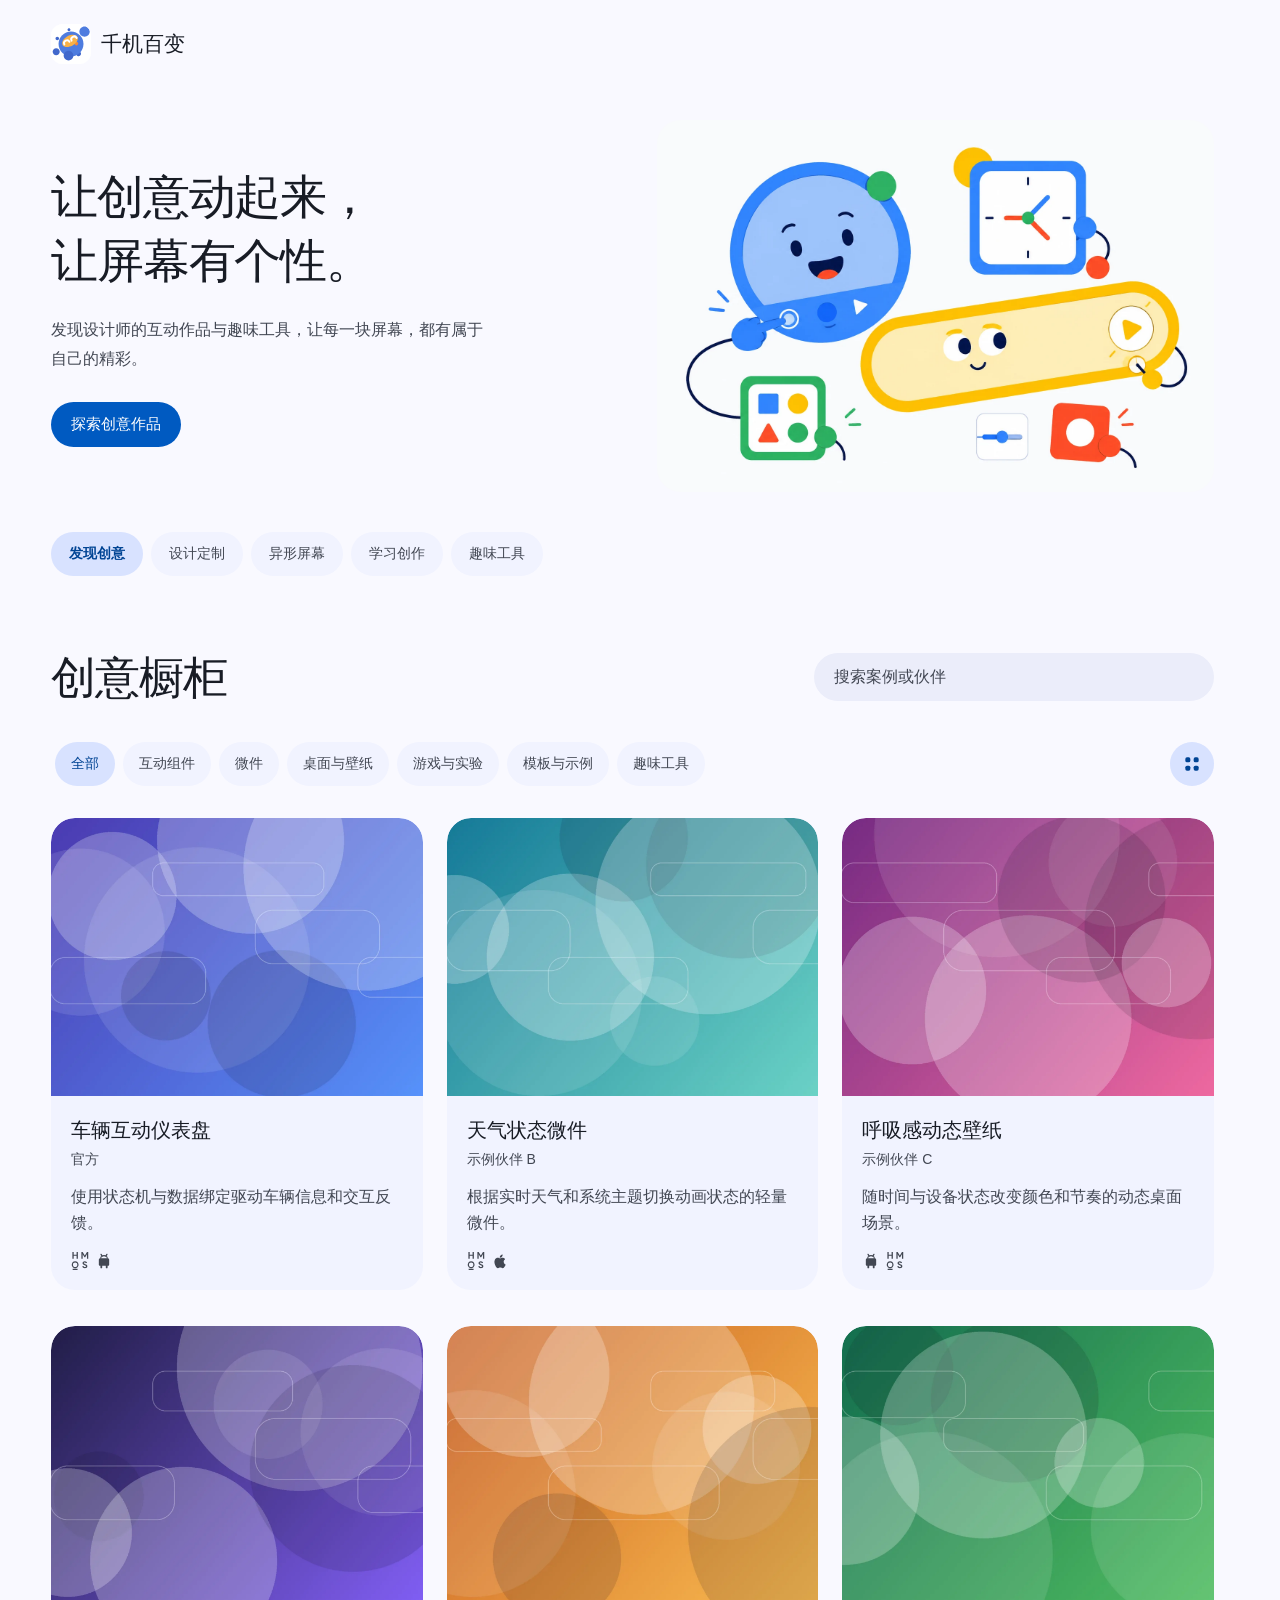
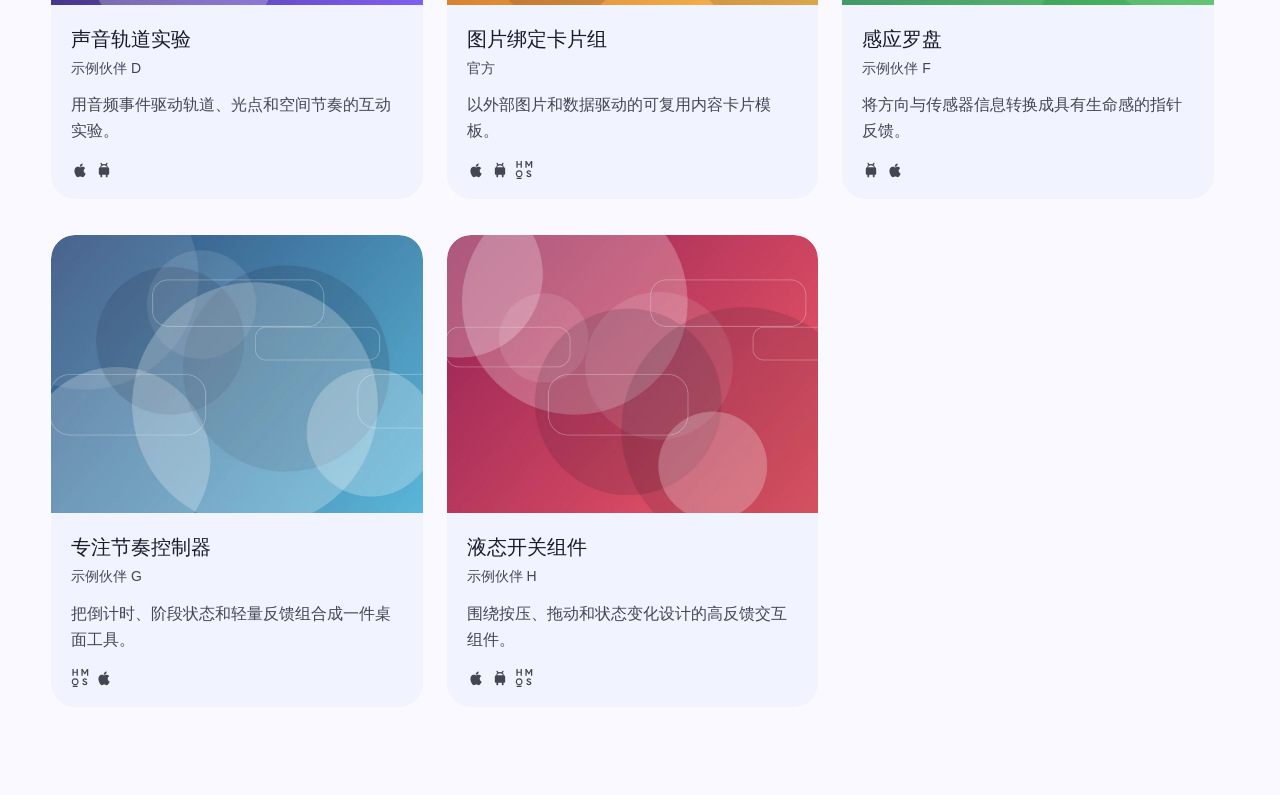
==== index.html @ bd4f14b8 "Expand platform options inline with category filters" ====
<!doctype html>
<html lang="zh-CN">
<head>
  <meta charset="utf-8">
  <meta name="viewport" content="width=device-width, initial-scale=1, viewport-fit=cover">
  <meta name="theme-color" content="#faf9fd">
  <meta name="description" content="发现互动设计、异形屏幕定制、创作入门与趣味工具，让创意动起来，让屏幕有个性。">
  <meta property="og:type" content="website">
  <meta property="og:title" content="千机百变 · 官方与伙伴们的创意橱柜">
  <meta property="og:description" content="发现互动作品，交流屏幕定制，学习创作，让设计走进日常。">
  <meta property="og:image" content="https://qu-bl.github.io/material-jadepool-site/assets/og-v2.png">
  <meta property="og:url" content="https://qu-bl.github.io/material-jadepool-site/">
  <meta name="twitter:card" content="summary_large_image">
  <meta name="twitter:title" content="千机百变 · 官方与伙伴们的创意橱柜">
  <meta name="twitter:description" content="发现互动作品，交流屏幕定制，学习创作，让设计走进日常。">
  <meta name="twitter:image" content="https://qu-bl.github.io/material-jadepool-site/assets/og-v2.png">
  <link rel="icon" href="./assets/favicon.svg?v=44" type="image/svg+xml">
  <title>千机百变 · 官方与伙伴们的创意橱柜</title>
  <link rel="stylesheet" href="./styles.css?v=44">
  <script src="./theme.js?v=44"></script>
  <script src="./media.js?v=44" defer></script>
  <script src="./app.js?v=44" defer></script>
</head>
<body>
  <a class="skip-link" href="#showcase">跳到创意橱柜</a>

  <header class="site-header">
    <a class="brand" href="#" aria-label="千机百变首页"><img src="./assets/brand-logo.svg?v=44" alt="" width="40" height="40"><span>千机百变</span></a>

  </header>
  <main class="app-page">
    <h1 class="sr-only">千机百变 · 让创意动起来，让屏幕有个性</h1>
    <section class="activity-section" aria-label="探索千机百变">
      <div class="activity-carousel" id="activity-carousel" aria-roledescription="轮播">
        <div class="activity-track" id="activity-track"></div>
        <div class="banner-navigation"><div class="activity-dots" id="activity-dots" aria-label="选择主题"></div></div>
        <p class="sr-only" id="activity-status" aria-live="polite"></p>
      </div>
    </section>

    <section class="showcase-section" id="showcase" aria-labelledby="showcase-title">
      <div class="showcase-header">
        <h2 id="showcase-title">创意橱柜</h2>
        <div class="search-wrap">
          <label class="sr-only" for="case-search">搜索创意案例</label>
          <input id="case-search" type="search" placeholder="搜索案例或伙伴" autocomplete="off">
        </div>
      </div>

      <div class="showcase-toolbar" aria-label="创意案例筛选">
        <div class="category-tabs" id="category-tabs" role="group" aria-label="案例分类"></div>
        <div class="platform-picker" id="platform-picker" data-expanded="false">
          <div class="platform-buttons" id="platform-buttons" role="group" aria-label="按运行平台筛选"></div>
        </div>
      </div>

      <div class="case-grid" id="case-grid" role="list"></div>
      <div class="empty-state" id="empty-state" hidden>
        <strong>没有找到匹配案例</strong>
        <p>换一个关键词或分类试试。</p>
      </div>
    </section>

  </main>

  <template id="activity-template">
    <article class="activity-slide">
      <img class="activity-cover" alt="">

      <div class="activity-content">
        <h2></h2>
        <p></p>
        <button class="banner-action" type="button"><span></span></button>
      </div>
    </article>
  </template>

  <template id="case-template">
    <article class="case-card" role="listitem">
      <div class="case-card-trigger" role="button" tabindex="0">
        <span class="case-media"><img loading="lazy" decoding="async" alt=""></span>
        <span class="case-body">
          <span class="case-copy">
            <span class="case-title"></span>
            <span class="partner-name"></span>
            <span class="case-summary"></span>
          </span>
          <span class="case-platforms"></span>
          <span class="access-items card-access" aria-label="平台链接与联系方式"></span>
        </span>
      </div>
    </article>
  </template>

  <dialog class="access-dialog" id="access-dialog" aria-labelledby="access-title">
    <div class="access-sheet">
      <header class="access-header">
        <div>
          <h2 id="access-title"></h2>
        </div>
        <button class="dialog-close" type="button" aria-label="关闭">×</button>
      </header>
      <div class="access-media" id="access-media" aria-label="作品预览" hidden></div>
      <p class="access-summary" id="access-summary"></p>
      <div class="access-items" id="access-items" aria-label="平台链接与联系方式"></div>
    </div>
  </dialog>
  <p class="copy-toast" id="copy-toast" role="status" aria-live="polite"></p>
</body>
</html>
---- styles.css ----
:root {
  color-scheme: light;
  --md-sys-color-primary: #445e91;
  --md-sys-color-on-primary: #ffffff;
  --md-sys-color-primary-container: #d8e2ff;
  --md-sys-color-on-primary-container: #001a41;
  --md-sys-color-surface: #faf9fd;
  --md-sys-color-on-surface: #1b1b20;
  --md-sys-color-on-surface-variant: #44474f;
  --md-sys-color-surface-container-low: #f3f3fa;
  --md-sys-color-surface-container: #ededf4;
  --md-sys-color-surface-container-high: #e7e8ef;
  --md-sys-color-surface-container-highest: #e1e2e9;
  --md-sys-color-outline: #74777f;
  --md-sys-color-outline-variant: #c4c6d0;
  --md-sys-color-inverse-surface: #303034;
  --md-sys-color-inverse-on-surface: #f1f0f5;
  --page: var(--md-sys-color-surface);
  --surface: var(--md-sys-color-surface-container-low);
  --surface-soft: var(--md-sys-color-surface-container);
  --text: var(--md-sys-color-on-surface);
  --muted: var(--md-sys-color-on-surface-variant);
  --accent: var(--md-sys-color-primary);
  --page-pad: clamp(16px, 4vw, 56px);
  --ease-out: cubic-bezier(.2, 0, 0, 1);
}
* { box-sizing: border-box; }
[hidden] { display: none !important; }
html { scroll-behavior: smooth; background: var(--page); scrollbar-gutter: stable; }
body { margin: 0; min-width: 320px; background: var(--page); color: var(--text); font-family: "Google Sans", "Roboto", -apple-system, BlinkMacSystemFont, "PingFang SC", "HarmonyOS Sans SC", "Noto Sans SC", sans-serif; font-size: 16px; line-height: 1.65; -webkit-font-smoothing: antialiased; }
button, input, select { font: inherit; }
button, a, input, select { -webkit-tap-highlight-color: transparent; }
button, select { cursor: pointer; }
button, a, input, select, .activity-carousel, .case-card-trigger, .access-sheet, body { transition: background-color 240ms ease, color 240ms ease, border-color 240ms ease, box-shadow 200ms ease; }
button:focus-visible, a:focus-visible, input:focus-visible, select:focus-visible { outline: 3px solid var(--accent); outline-offset: 4px; }
h1,h2,h3,p { margin-top: 0; }
h2 { margin-bottom: 0; font-size: clamp(30px, 3.5vw, 46px); font-weight: 500; line-height: 1.3; letter-spacing: -.025em; }
a { color: var(--accent); }
.skip-link { position: fixed; z-index: 300; top: 12px; left: 12px; padding: 10px 20px; border-radius: 100px; background: var(--accent); color: var(--md-sys-color-on-primary); transform: translateY(-160%); }
.skip-link:focus { transform: none; }
.site-header { max-width: 1440px; margin: auto; padding: 24px var(--page-pad); display: flex; align-items: center; justify-content: space-between; gap: 16px; }
.brand { display: inline-flex; flex-shrink: 0; align-items: center; gap: 10px; color: var(--text); text-decoration: none; font-size: 21px; font-weight: 550; }
.app-page { padding-bottom: max(24px, env(safe-area-inset-bottom)); }
.activity-section, .showcase-section { max-width: 1440px; margin: auto; padding-inline: var(--page-pad); }
.activity-carousel { overflow: hidden; color: var(--text); touch-action: pan-y; }
.activity-track { display: flex; transition: transform 500ms var(--ease-out); }
.activity-slide { position: relative; flex: 0 0 100%; min-width: 0; display: grid; grid-template-columns: 1fr 1fr; align-items: center; gap: 48px; padding: 32px 0; min-height: 420px; }
.activity-cover { grid-column: 2; grid-row: 1; width: 100%; aspect-ratio: 3/2; object-fit: contain; border-radius: 24px; }
.activity-content { grid-column: 1; grid-row: 1; min-width: 0; }
.activity-content h2 { margin: 0 0 22px; font-size: clamp(28px, 3.7vw, 52px); font-weight: 550; line-height: 1.35; white-space: pre-line; }
.activity-content p { max-width: 440px; color: var(--muted); font-size: 16px; line-height: 1.85; margin-bottom: 28px; }
.banner-action { display: inline-flex; align-items: center; justify-content: center; min-height: 44px; padding: 10px 20px; border: 0; border-radius: 24px; background: var(--accent); color: var(--md-sys-color-on-primary); font-size: 15px; font-weight: 550; }
.banner-action:hover { opacity: .9; }
.banner-navigation { display: flex; justify-content: space-between; align-items: center; gap: 16px; padding: 8px 0 0; }
.activity-dots { display: flex; flex-wrap: wrap; gap: 8px; }
.activity-dot { min-height: 44px; padding: 10px 18px; border: 0; border-radius: 24px; background: var(--surface); color: var(--muted); font-size: 14px; }
.activity-dot:hover { background: var(--surface-soft); color: var(--accent); }
.activity-dot[aria-current="true"] { background: var(--md-sys-color-primary-container); color: var(--md-sys-color-on-primary-container); font-weight: 600; }
.showcase-section { padding-top: 72px; padding-bottom: 64px; }
.showcase-header { display: grid; grid-template-columns: 1fr minmax(240px, 400px); gap: 12px 32px; align-items: center; margin-bottom: 32px; }
.showcase-header h2 { grid-column: 1; }
.search-wrap { grid-column: 2; grid-row: 1; }
.search-wrap input { width: 100%; height: 48px; padding: 0 20px; border: 0; border-radius: 24px; color: var(--text); background: var(--surface-soft); font-size: 16px; }
.search-wrap input::placeholder { color: var(--muted); opacity: 1; }
.search-wrap input:focus { background: var(--md-sys-color-surface-container-highest); }
.showcase-toolbar { display: flex; flex-wrap: nowrap; gap: 12px; justify-content: space-between; align-items: center; margin-bottom: 28px; }
.category-tabs { display: flex; flex-wrap: nowrap; flex: 1 1 0%; gap: 8px; min-width: 0; overflow-x: auto; overscroll-behavior-x: contain; scrollbar-width: none; padding: 4px; }
.category-tabs::-webkit-scrollbar { display: none; }
.category-tabs .category-button { flex: 0 0 auto; white-space: nowrap; }
.category-tabs .category-button:focus-visible { outline-offset: -3px; }
.category-button { min-height: 44px; padding: 8px 16px; border: 0; border-radius: 24px; background: var(--surface); color: var(--muted); font-size: 14px; font-weight: 500; }
.category-button:hover { background: var(--surface-soft); color: var(--accent); }
.category-button[aria-pressed="true"] { background: var(--md-sys-color-primary-container); color: var(--md-sys-color-on-primary-container); }
.platform-picker { display: flex; align-items: center; flex: 0 1 auto; min-width: 0; max-width: 65%; border-radius: 24px; background: var(--surface); }
.platform-buttons { display: flex; align-items: center; min-width: 0; overflow-x: auto; overflow-y: hidden; scrollbar-width: none; }
.platform-picker .platform-button { display: flex; align-items: center; justify-content: center; flex: 0 0 44px; width: 44px; min-width: 0; height: 44px; min-height: 44px; padding: 12px; margin: 0; border-radius: 24px; overflow: hidden; transition: flex-basis 280ms var(--ease-out), padding 280ms var(--ease-out), opacity 180ms ease, background-color 220ms ease; }
.platform-picker[data-expanded="false"] .platform-button[aria-pressed="false"] { flex-basis: 0; width: 0; padding-inline: 0; opacity: 0; pointer-events: none; }
.platform-picker .platform-button:hover { background: var(--surface-soft); }
.platform-picker .platform-button .platform-icon { flex-shrink: 0; }
.platform-picker .platform-button:hover { background: var(--surface-soft); }
.platform-picker .platform-button[aria-pressed="true"] { background: var(--md-sys-color-primary-container); }
.platform-button { --icon-cutout: var(--surface-soft); display: grid; place-items: center; width: 44px; height: 44px; padding: 12px; border: 0; border-radius: 50%; color: var(--muted); background: transparent; }
.platform-button[aria-pressed="true"] { --icon-cutout: var(--md-sys-color-primary-container); background: var(--md-sys-color-primary-container); color: var(--md-sys-color-on-primary-container); }
.platform-icon { display: inline-grid; width: 20px; height: 20px; place-items: center; }
.platform-icon svg { width: 100%; height: 100%; fill: currentColor; }
.harmony-logo { width: 100%; height: 100%; background: currentColor; -webkit-mask: url('./assets/platforms/harmonyos.svg') center/contain no-repeat; mask: url('./assets/platforms/harmonyos.svg') center/contain no-repeat; }
.case-grid { display: grid; grid-template-columns: repeat(3,minmax(0,1fr)); gap: 36px 24px; }
.case-card { min-width: 0; }
.case-card-trigger { display: flex; flex-direction: column; width: 100%; height: 100%; padding: 0; border: 0; background: var(--surface); color: var(--text); text-align: left; border-radius: 24px; overflow: hidden; position: relative; cursor: pointer; }
.case-card-trigger:hover { color: var(--accent); }
.case-media { width: 100%; aspect-ratio: 4/3; overflow: hidden; border-radius: 24px 24px 0 0; background: var(--surface-soft); display: block; position: relative; }
.case-media img { display: block; width: 100%; height: 100%; object-fit: cover; }
.case-body { display: flex; flex: 1; flex-direction: row; align-items: flex-start; justify-content: space-between; padding: 20px; width: 100%; gap: 12px; flex-wrap: wrap; }
.case-copy .case-title { margin-bottom: 4px; font-size: 20px; font-weight: 500; line-height: 1.4; overflow-wrap: anywhere; }
.partner-name { display: block; color: var(--muted); font-size: 14px; }
.case-platforms { display: flex; flex-shrink: 0; flex-wrap: wrap; gap: 6px; margin-top: 4px; }
.platform-icon--case { --icon-cutout: var(--page); width: 18px; height: 18px; color: var(--muted); }
.dialog-open { overflow: hidden; }
.access-dialog { width: min(720px, calc(100vw - 32px)); max-width: none; max-height: calc(100dvh - 32px); padding: 0; border: 0; border-radius: 28px; overflow: auto; color: var(--text); background: var(--md-sys-color-surface-container-high); }
.access-dialog::backdrop { background: #0009; }
.access-sheet { padding: 32px; display: flex; flex-direction: column; position: relative; }
.access-header { display: flex; align-items: flex-start; justify-content: space-between; gap: 16px; order: 1; margin-top: 20px; }
.access-header h2 { font-size: 28px; line-height: 1.4; }
.dialog-close { width: 44px; height: 44px; flex-shrink: 0; border: 0; border-radius: 50%; background: var(--surface-soft); color: var(--text); font-size: 26px; }
.access-summary { margin: 20px 0 24px; color: var(--muted); font-size: 16px; white-space: pre-wrap; overflow-wrap: anywhere; order: 2; }
.access-items { display: grid; grid-template-columns: repeat(auto-fill, minmax(min(100%, 112px), 1fr)); gap: 12px; order: 3; }
.access-option { display: flex; flex-direction: column; align-items: center; justify-content: center; gap: 10px; min-width: 0; min-height: 120px; padding: 16px 12px; border: 0; border-radius: 24px; text-align: center; background: var(--surface-soft); color: var(--text); text-decoration: none; }
.access-option:not(:disabled):hover { background: var(--md-sys-color-secondary-container); color: var(--md-sys-color-on-secondary-container); }
.access-option:disabled { opacity: .6; cursor: default; }
.access-option-icon { display: grid; place-items: center; width: 48px; height: 48px; border-radius: 50%; background: var(--accent); }
.access-option-icon img { width: 26px; height: 26px; object-fit: contain; }
.access-option strong { font-size: 16px; font-weight: 500; overflow-wrap: anywhere; }
.access-option small { font-size: 14px; color: var(--muted); overflow-wrap: anywhere; }
.access-option[data-copied="true"] { background: var(--md-sys-color-primary-container); color: var(--md-sys-color-on-primary-container); }
.access-option[data-copied="true"] small { color: inherit; }
.access-option[data-platform="kdocs"] .access-option-icon { background: #fff; }
.access-unavailable { grid-column: 1 / -1; }
.access-unavailable { color: var(--muted); font-size: 14px; margin: 24px 0 0; }
.copy-toast { position: fixed; z-index: 220; left: 50%; bottom: max(24px, env(safe-area-inset-bottom)); max-width: calc(100vw - 32px); margin: 0; padding: 14px 24px; border-radius: 24px; background: var(--md-sys-color-inverse-surface); color: var(--md-sys-color-inverse-on-surface); font-size: 14px; opacity: 0; pointer-events: none; transform: translate(-50%, 12px); transition: opacity .2s, transform .2s; }
.copy-toast[data-visible="true"] { opacity: 1; transform: translate(-50%, 0); }
.empty-state { margin-top: 24px; padding: 56px 24px; text-align: center; color: var(--muted); }
.empty-state strong { color: var(--text); font-size: 20px; font-weight: 500; }
.empty-state p { margin: 12px 0 0; }
.sr-only { position: absolute !important; width: 1px !important; height: 1px !important; padding: 0 !important; margin: -1px !important; overflow: hidden !important; clip: rect(0,0,0,0) !important; white-space: nowrap !important; border: 0 !important; }
@media(max-width: 1050px) {
  .activity-slide { padding: 28px 0; gap: 24px; }
  .case-grid { grid-template-columns: repeat(2,minmax(0,1fr)); }
}
@media(max-width: 719px) {
  .site-header { padding-block: 18px; }
  .brand { font-size: 19px; }
  .activity-slide { grid-template-columns: 1fr; grid-template-rows: auto auto; align-content: start; padding: 24px 0 16px; min-height: 0; }
  .activity-content h2 { font-size: clamp(28px,7.7vw,44px); margin-bottom: 16px; }
  .activity-content p { margin-bottom: 20px; }
  .activity-cover { grid-column: 1; grid-row: 2; max-width: 420px; justify-self: center; border-radius: 24px; }
  .banner-navigation { padding: 8px 0; flex-wrap: wrap; gap: 8px; }
  .activity-dots { gap: 8px; }
  .activity-dot { padding: 9px 14px; }
  .showcase-section { padding-top: 48px; }
  .showcase-header { grid-template-columns: 1fr; gap: 12px; }
  .search-wrap { grid-column: 1; grid-row: auto; margin-top: 12px; }
  .showcase-toolbar { gap: 8px; }
  .case-grid { gap: 16px; }
  .case-body { padding: 18px; }
  .access-sheet { padding: 24px; }
}
@media(max-width: 480px) { .case-grid { grid-template-columns: 1fr; } }
@media(prefers-reduced-motion: reduce) { *, *::before, *::after { scroll-behavior: auto !important; transition: none !important; animation: none !important; } }

/* Platform identities retain their own colors, independent of page theme. */
.access-option[data-platform="bilibili"] .access-option-icon { background: #00aeec; }
.access-option[data-platform="xiaohongshu"] .access-option-icon { background: #e93b3b; }
.access-option[data-platform="douyin"] .access-option-icon { background: #161823; }
.access-option[data-platform="qq"] .access-option-icon { background: #3478f6; }
.access-option[data-platform="github"] .access-option-icon { background: #181717; }

/* Expanded detail: media, full introduction, then platform actions. */
.access-media { position: relative; width: 100%; margin: 40px auto 0; overflow: hidden; border-radius: 24px; background: var(--surface-soft); order: 0; }
.access-media--portrait { max-width: 320px; }
.access-media img, .access-media iframe { display: block; width: 100%; height: 100%; object-fit: contain; border: 0; }
.video-load { position: absolute; inset: auto auto 20px 50%; transform: translateX(-50%); padding: 12px 24px; min-height: 48px; white-space: nowrap; border: 0; border-radius: 24px; background: var(--accent); color: var(--md-sys-color-on-primary); }
.access-option[data-platform="youtube"] .access-option-icon { background: #ff0033; }

/* Hide detail scrollbars while retaining wheel, touch and keyboard scrolling. */
.access-dialog, .access-sheet { scrollbar-width: none; -ms-overflow-style: none; }
.access-dialog::-webkit-scrollbar, .access-sheet::-webkit-scrollbar { display: none; width: 0; height: 0; }

.brand img { display: block; flex-shrink: 0; background: #fff; border-radius: 12px; }

/* Motion follows the existing content hierarchy without adding decoration. */
@media (prefers-reduced-motion: no-preference) {
  .activity-slide[aria-hidden="false"] .activity-content h2 { animation: banner-enter 620ms var(--ease-out) both; }
  .activity-slide[aria-hidden="false"] .activity-content p { animation: banner-enter 620ms 90ms var(--ease-out) both; }
  .activity-slide[aria-hidden="false"] .banner-action { animation: banner-enter 620ms 160ms var(--ease-out) both; }
  .activity-slide[aria-hidden="false"] .activity-cover { animation: illustration-float 5s ease-in-out infinite; }
  .activity-slide[aria-hidden="true"] .activity-cover { animation: none; }
  .case-card[data-visible="true"] { animation: card-enter 580ms var(--ease-out) both; animation-delay: calc(var(--card-index, 0) * 45ms); }
  .case-card-trigger { transition: transform 260ms var(--ease-out), color 220ms ease; }
  .case-media img { transition: transform 450ms var(--ease-out); }
  .banner-action, .category-button, .activity-dot, .platform-button, .access-option, .dialog-close, .video-load { transition: transform 180ms var(--ease-out), background-color 220ms ease, color 220ms ease; }
  .banner-action:active, .category-button:active, .activity-dot:active, .platform-button:active, .access-option:active, .dialog-close:active { transform: scale(.95); }
  .access-dialog[open] { transform-origin: center; }

  .access-dialog[open]::backdrop { animation: backdrop-enter 360ms ease both; }
  .access-option[data-copied="true"] .access-option-icon { animation: copy-confirm 400ms ease; }
  @media (hover: hover) and (pointer: fine) {
    .case-card-trigger:hover { transform: translateY(-4px); }
    .case-card-trigger:hover .case-media img { transform: scale(1.035); }
    .banner-action:hover, .access-option:hover { transform: translateY(-2px); }
    .banner-action:active, .access-option:active { transform: scale(.95); }
  }
}
@keyframes banner-enter { from { opacity: 0; translate: 0 16px; } to { opacity: 1; translate: 0 0; } }
@keyframes illustration-float { 0%, 100% { transform: translateY(0); } 50% { transform: translateY(-8px); } }
@keyframes card-enter { from { opacity: 0; translate: 0 20px; } to { opacity: 1; translate: 0 0; } }
@keyframes backdrop-enter { from { opacity: 0; } to { opacity: 1; } }
@keyframes copy-confirm { 0%, 100% { transform: scale(1); } 45% { transform: scale(1.14); } }

.case-media iframe { display: block; width: 100%; height: 100%; border: 0; }
.case-title { display: block; }
@media (prefers-reduced-motion: no-preference) {
  .case-card-trigger:has(iframe):hover { transform: none; }
}

/* The compact and expanded views share the card, cover, title and description. */

.case-copy { min-width: 0; width: 100%; }
.case-summary { display: -webkit-box; -webkit-box-orient: vertical; -webkit-line-clamp: 2; overflow: hidden; color: var(--muted); font-size: 16px; line-height: 1.65; margin-top: 12px; white-space: pre-wrap; }
.access-header .dialog-close { position: absolute; right: 16px; top: 12px; }
/* The original card expands in place; no second card or transition snapshots. */
.card-backdrop { position: fixed; inset: 0; z-index: 190; background: rgb(0 0 0 / .32); }
.case-card-trigger .card-access { display: none; }
.case-card.has-expanded-card { animation: none; transform: none; }
.case-card-trigger.is-expanded { position: fixed; z-index: 200; margin: 0; border: 0; padding: 0; max-width: none; max-height: none; overflow-y: auto; overflow-x: hidden; scrollbar-width: none; background: var(--surface); color: var(--text); transform: none; transition: none; cursor: default; display: block; }
.case-card-trigger.is-expanded::-webkit-scrollbar { display: none; }
.case-card-trigger.is-expanded::backdrop { background: transparent; }
.case-card-trigger.is-expanded .case-media { width: 100%; flex-shrink: 0; }
.case-card-trigger.is-expanded .case-media img { transform: none; }
.case-card-trigger.is-expanded .case-summary { display: block; -webkit-line-clamp: unset; overflow: visible; }
.case-card-trigger.is-expanded .card-access { display: grid; width: 100%; margin-top: 20px; }
.case-card-trigger:focus-visible { outline: 3px solid var(--accent); outline-offset: 4px; }

/* Keep the page width stable during scroll locking and never replay entry on collapse. */
.case-card.card-entered { animation: none; translate: none; }

/* Keep the platform picker steady alongside the scrollable categories. */
.platform-picker .platform-buttons::-webkit-scrollbar { display: none; }
.platform-picker .platform-button:focus-visible { outline: 2px solid var(--accent); outline-offset: -2px; }
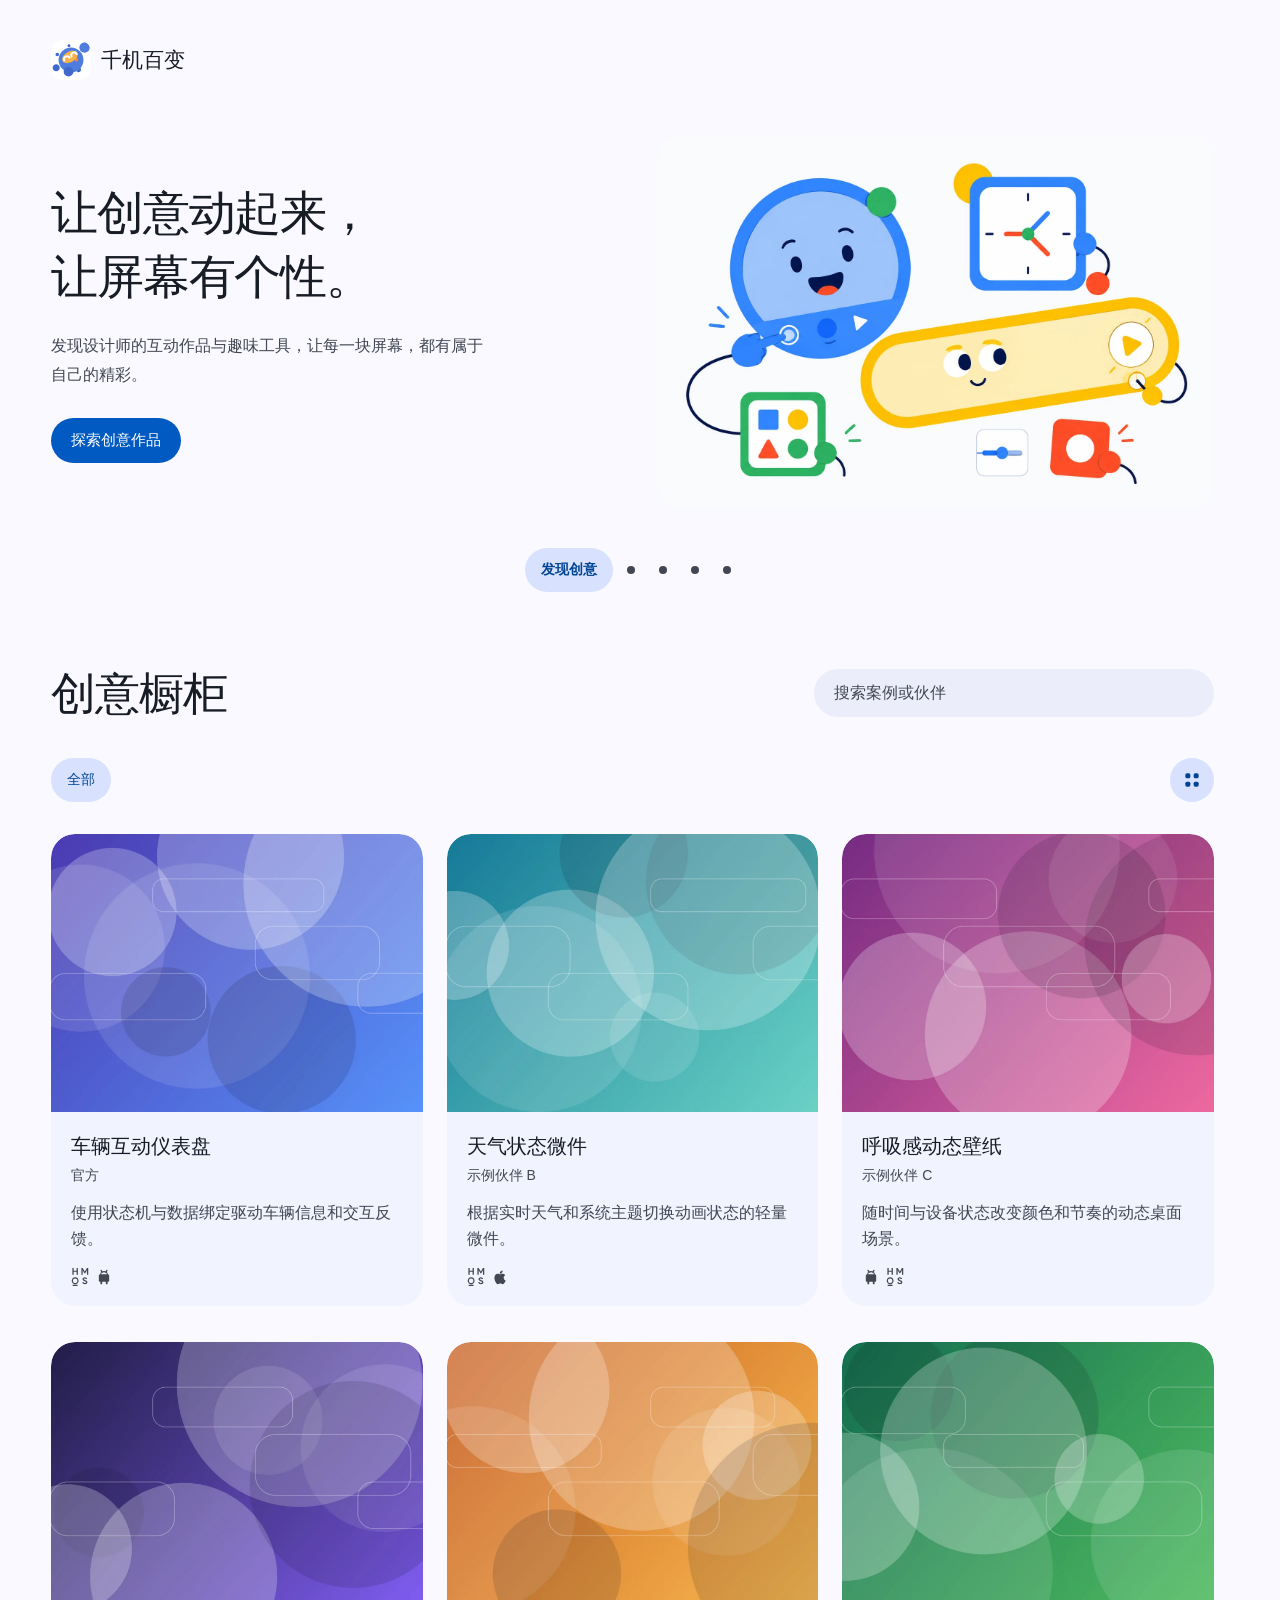
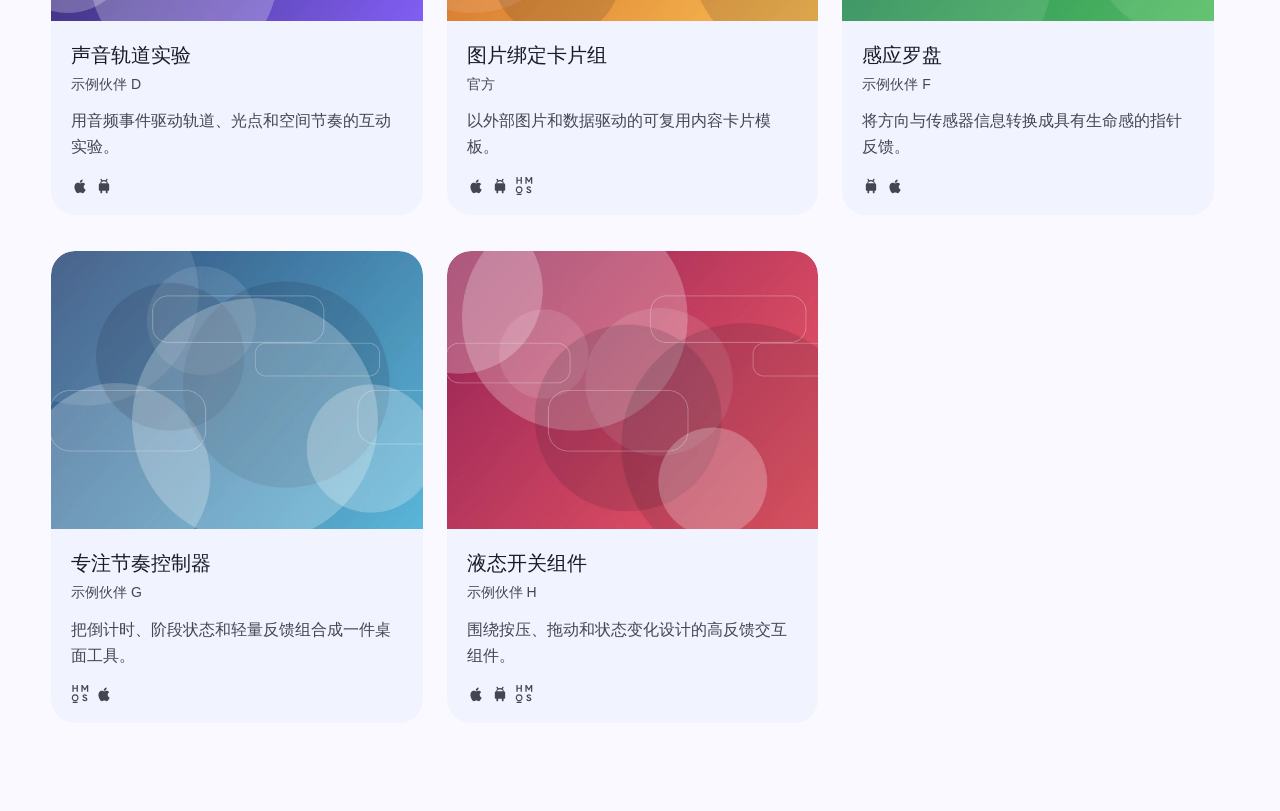
==== commit 7b4aa053: "Refine safe area spacing and collapsible navigation" ====
--- a/index.html
+++ b/index.html
@@ -14,18 +14,18 @@
   <meta name="twitter:title" content="千机百变 · 官方与伙伴们的创意橱柜">
   <meta name="twitter:description" content="发现互动作品，交流屏幕定制，学习创作，让设计走进日常。">
   <meta name="twitter:image" content="https://qu-bl.github.io/material-jadepool-site/assets/og-v2.png">
-  <link rel="icon" href="./assets/favicon.svg?v=44" type="image/svg+xml">
+  <link rel="icon" href="./assets/favicon.svg?v=46" type="image/svg+xml">
   <title>千机百变 · 官方与伙伴们的创意橱柜</title>
-  <link rel="stylesheet" href="./styles.css?v=44">
-  <script src="./theme.js?v=44"></script>
-  <script src="./media.js?v=44" defer></script>
-  <script src="./app.js?v=44" defer></script>
+  <link rel="stylesheet" href="./styles.css?v=46">
+  <script src="./theme.js?v=46"></script>
+  <script src="./media.js?v=46" defer></script>
+  <script src="./app.js?v=46" defer></script>
 </head>
 <body>
   <a class="skip-link" href="#showcase">跳到创意橱柜</a>
 
   <header class="site-header">
-    <a class="brand" href="#" aria-label="千机百变首页"><img src="./assets/brand-logo.svg?v=44" alt="" width="40" height="40"><span>千机百变</span></a>
+    <a class="brand" href="#" aria-label="千机百变首页"><img src="./assets/brand-logo.svg?v=46" alt="" width="40" height="40"><span>千机百变</span></a>
 
   </header>
   <main class="app-page">
--- a/styles.css
+++ b/styles.css
@@ -22,6 +22,8 @@
   --muted: var(--md-sys-color-on-surface-variant);
   --accent: var(--md-sys-color-primary);
   --page-pad: clamp(16px, 4vw, 56px);
+  --app-safe-area-top: 0px;
+  --header-top-space: 40px;
   --ease-out: cubic-bezier(.2, 0, 0, 1);
 }
 * { box-sizing: border-box; }
@@ -38,7 +40,7 @@
 a { color: var(--accent); }
 .skip-link { position: fixed; z-index: 300; top: 12px; left: 12px; padding: 10px 20px; border-radius: 100px; background: var(--accent); color: var(--md-sys-color-on-primary); transform: translateY(-160%); }
 .skip-link:focus { transform: none; }
-.site-header { max-width: 1440px; margin: auto; padding: 24px var(--page-pad); display: flex; align-items: center; justify-content: space-between; gap: 16px; }
+.site-header { max-width: 1440px; margin: auto; padding: calc(var(--header-top-space) + max(env(safe-area-inset-top, 0px), var(--app-safe-area-top))) var(--page-pad) 24px; display: flex; align-items: center; justify-content: space-between; gap: 16px; }
 .brand { display: inline-flex; flex-shrink: 0; align-items: center; gap: 10px; color: var(--text); text-decoration: none; font-size: 21px; font-weight: 550; }
 .app-page { padding-bottom: max(24px, env(safe-area-inset-bottom)); }
 .activity-section, .showcase-section { max-width: 1440px; margin: auto; padding-inline: var(--page-pad); }
@@ -127,7 +129,7 @@
   .case-grid { grid-template-columns: repeat(2,minmax(0,1fr)); }
 }
 @media(max-width: 719px) {
-  .site-header { padding-block: 18px; }
+  .site-header { padding-bottom: 18px; }
   .brand { font-size: 19px; }
   .activity-slide { grid-template-columns: 1fr; grid-template-rows: auto auto; align-content: start; padding: 24px 0 16px; min-height: 0; }
   .activity-content h2 { font-size: clamp(28px,7.7vw,44px); margin-bottom: 16px; }
@@ -226,3 +228,18 @@
 /* Keep the platform picker steady alongside the scrollable categories. */
 .platform-picker .platform-buttons::-webkit-scrollbar { display: none; }
 .platform-picker .platform-button:focus-visible { outline: 2px solid var(--accent); outline-offset: -2px; }
+
+/* Banner navigation keeps only the active label expanded. */
+.banner-navigation { justify-content: center; }
+.activity-dots { justify-content: center; align-items: center; flex-wrap: nowrap; gap: 4px; }
+.activity-dot { display: grid; place-items: center; position: relative; min-width: 28px; min-height: 44px; padding: 0; background: transparent; }
+.activity-dot::before { content: ""; position: absolute; width: 8px; height: 8px; border-radius: 50%; background: var(--muted); }
+.activity-dot span { max-width: 0; padding-inline: 0; opacity: 0; overflow: hidden; white-space: nowrap; transition: max-width 280ms var(--ease-out), padding 280ms var(--ease-out), opacity 180ms ease; }
+.activity-dot[aria-current="true"] span { max-width: 160px; padding-inline: 16px; opacity: 1; }
+.activity-dot[aria-current="true"]::before { display: none; }
+.activity-dot:not([aria-current="true"]):hover { background: transparent; }
+/* Both filters expand within the same row. */
+.category-tabs { flex: 0 1 auto; gap: 0; padding: 4px 0; }
+.category-tabs .category-button { min-width: 0; max-width: 180px; overflow: hidden; transition: max-width 280ms var(--ease-out), padding 280ms var(--ease-out), opacity 180ms ease, background-color 220ms ease; }
+.category-tabs[data-expanded="false"] .category-button[aria-pressed="false"] { max-width: 0; padding-inline: 0; opacity: 0; pointer-events: none; }
+.platform-picker { flex-shrink: 0; }
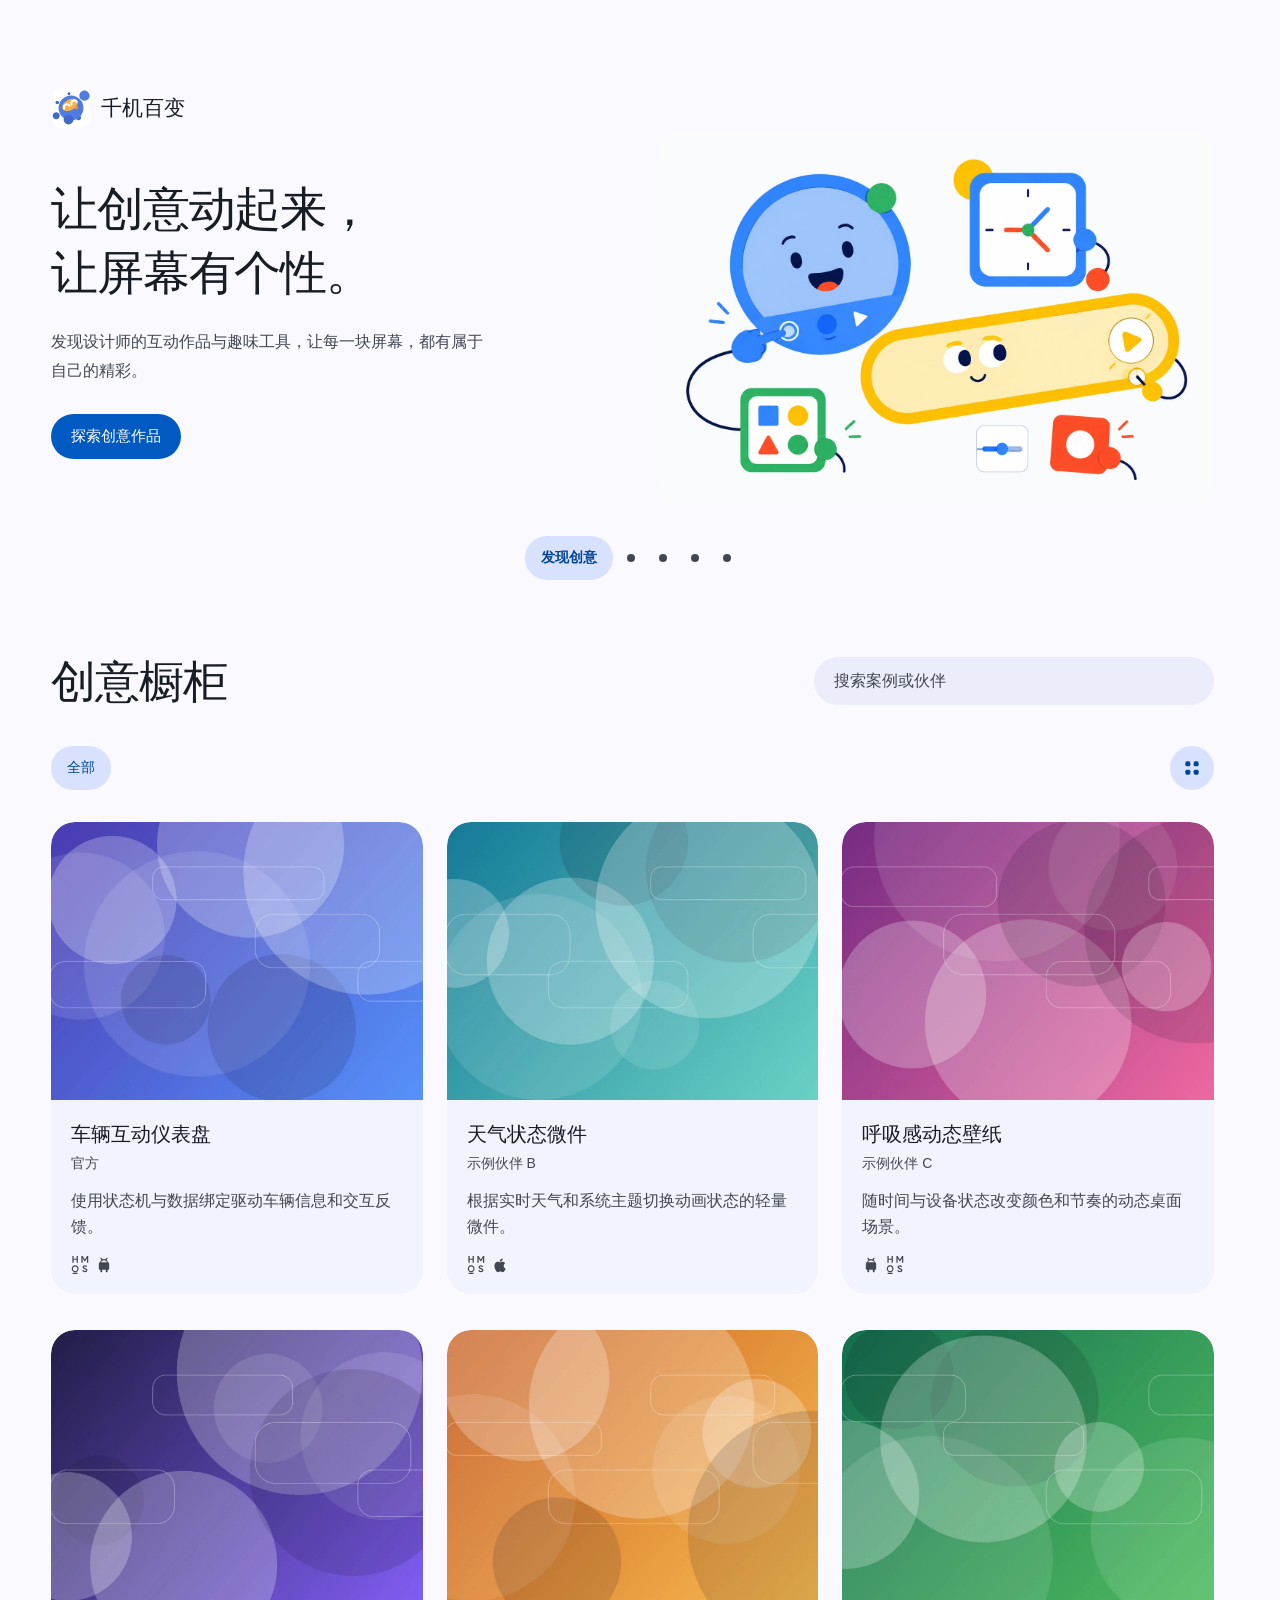
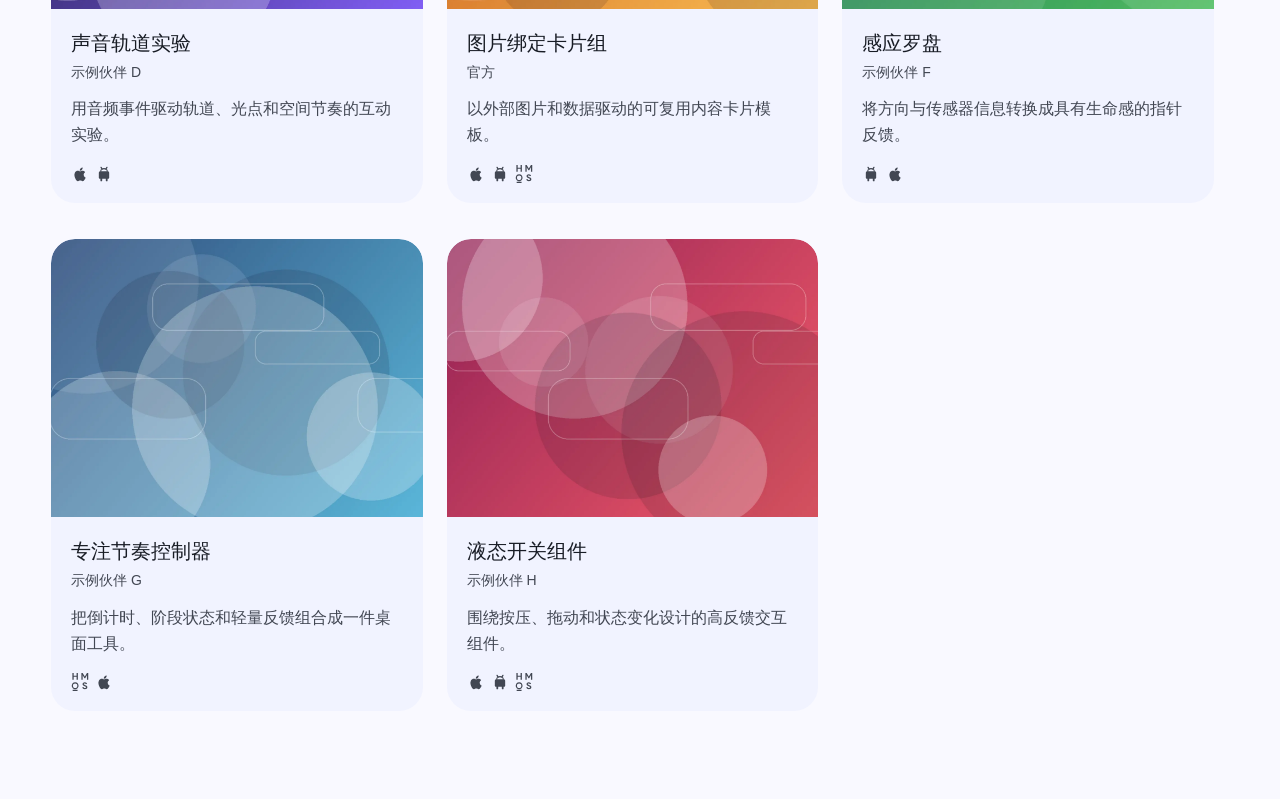
==== commit 4b104d64: "Increase logo top spacing and tighten banner layout" ====
--- a/index.html
+++ b/index.html
@@ -14,18 +14,18 @@
   <meta name="twitter:title" content="千机百变 · 官方与伙伴们的创意橱柜">
   <meta name="twitter:description" content="发现互动作品，交流屏幕定制，学习创作，让设计走进日常。">
   <meta name="twitter:image" content="https://qu-bl.github.io/material-jadepool-site/assets/og-v2.png">
-  <link rel="icon" href="./assets/favicon.svg?v=46" type="image/svg+xml">
+  <link rel="icon" href="./assets/favicon.svg?v=50" type="image/svg+xml">
   <title>千机百变 · 官方与伙伴们的创意橱柜</title>
-  <link rel="stylesheet" href="./styles.css?v=46">
-  <script src="./theme.js?v=46"></script>
-  <script src="./media.js?v=46" defer></script>
-  <script src="./app.js?v=46" defer></script>
+  <link rel="stylesheet" href="./styles.css?v=50">
+  <script src="./theme.js?v=50"></script>
+  <script src="./media.js?v=50" defer></script>
+  <script src="./app.js?v=50" defer></script>
 </head>
 <body>
   <a class="skip-link" href="#showcase">跳到创意橱柜</a>
 
   <header class="site-header">
-    <a class="brand" href="#" aria-label="千机百变首页"><img src="./assets/brand-logo.svg?v=46" alt="" width="40" height="40"><span>千机百变</span></a>
+    <a class="brand" href="#" aria-label="千机百变首页"><img src="./assets/brand-logo.svg?v=50" alt="" width="40" height="40"><span>千机百变</span></a>
 
   </header>
   <main class="app-page">
--- a/styles.css
+++ b/styles.css
@@ -23,7 +23,7 @@
   --accent: var(--md-sys-color-primary);
   --page-pad: clamp(16px, 4vw, 56px);
   --app-safe-area-top: 0px;
-  --header-top-space: 40px;
+  --header-top-space: 88px;
   --ease-out: cubic-bezier(.2, 0, 0, 1);
 }
 * { box-sizing: border-box; }
@@ -40,13 +40,13 @@
 a { color: var(--accent); }
 .skip-link { position: fixed; z-index: 300; top: 12px; left: 12px; padding: 10px 20px; border-radius: 100px; background: var(--accent); color: var(--md-sys-color-on-primary); transform: translateY(-160%); }
 .skip-link:focus { transform: none; }
-.site-header { max-width: 1440px; margin: auto; padding: calc(var(--header-top-space) + max(env(safe-area-inset-top, 0px), var(--app-safe-area-top))) var(--page-pad) 24px; display: flex; align-items: center; justify-content: space-between; gap: 16px; }
+.site-header { max-width: 1440px; margin: auto; padding: calc(var(--header-top-space) + max(env(safe-area-inset-top, 0px), var(--app-safe-area-top))) var(--page-pad) 0; display: flex; align-items: center; justify-content: space-between; gap: 16px; }
 .brand { display: inline-flex; flex-shrink: 0; align-items: center; gap: 10px; color: var(--text); text-decoration: none; font-size: 21px; font-weight: 550; }
 .app-page { padding-bottom: max(24px, env(safe-area-inset-bottom)); }
 .activity-section, .showcase-section { max-width: 1440px; margin: auto; padding-inline: var(--page-pad); }
 .activity-carousel { overflow: hidden; color: var(--text); touch-action: pan-y; }
 .activity-track { display: flex; transition: transform 500ms var(--ease-out); }
-.activity-slide { position: relative; flex: 0 0 100%; min-width: 0; display: grid; grid-template-columns: 1fr 1fr; align-items: center; gap: 48px; padding: 32px 0; min-height: 420px; }
+.activity-slide { position: relative; flex: 0 0 100%; min-width: 0; display: grid; grid-template-columns: 1fr 1fr; align-items: center; gap: 48px; padding: 4px 0 24px; min-height: 360px; }
 .activity-cover { grid-column: 2; grid-row: 1; width: 100%; aspect-ratio: 3/2; object-fit: contain; border-radius: 24px; }
 .activity-content { grid-column: 1; grid-row: 1; min-width: 0; }
 .activity-content h2 { margin: 0 0 22px; font-size: clamp(28px, 3.7vw, 52px); font-weight: 550; line-height: 1.35; white-space: pre-line; }
@@ -125,13 +125,12 @@
 .empty-state p { margin: 12px 0 0; }
 .sr-only { position: absolute !important; width: 1px !important; height: 1px !important; padding: 0 !important; margin: -1px !important; overflow: hidden !important; clip: rect(0,0,0,0) !important; white-space: nowrap !important; border: 0 !important; }
 @media(max-width: 1050px) {
-  .activity-slide { padding: 28px 0; gap: 24px; }
+  .activity-slide { padding: 4px 0 24px; gap: 24px; }
   .case-grid { grid-template-columns: repeat(2,minmax(0,1fr)); }
 }
 @media(max-width: 719px) {
-  .site-header { padding-bottom: 18px; }
   .brand { font-size: 19px; }
-  .activity-slide { grid-template-columns: 1fr; grid-template-rows: auto auto; align-content: start; padding: 24px 0 16px; min-height: 0; }
+  .activity-slide { grid-template-columns: 1fr; grid-template-rows: auto auto; align-content: start; padding: 4px 0 16px; min-height: 0; }
   .activity-content h2 { font-size: clamp(28px,7.7vw,44px); margin-bottom: 16px; }
   .activity-content p { margin-bottom: 20px; }
   .activity-cover { grid-column: 1; grid-row: 2; max-width: 420px; justify-self: center; border-radius: 24px; }
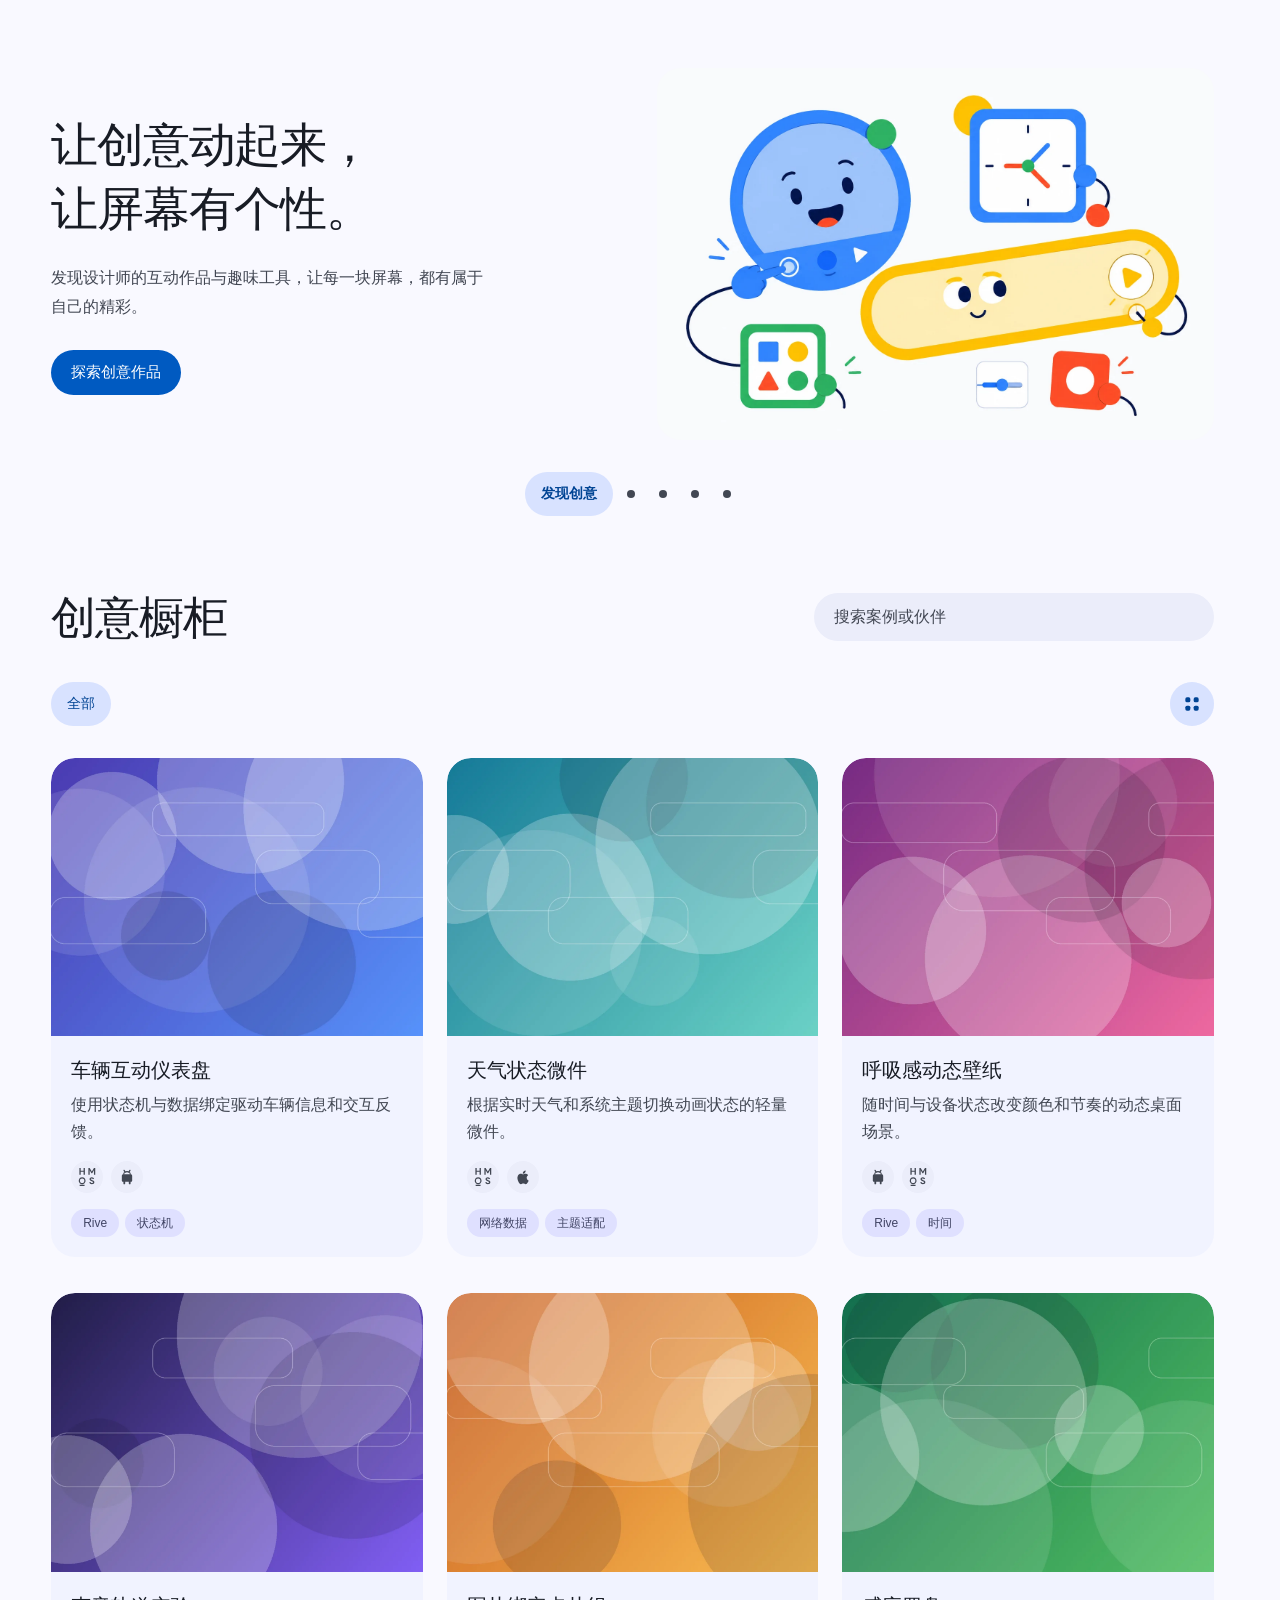
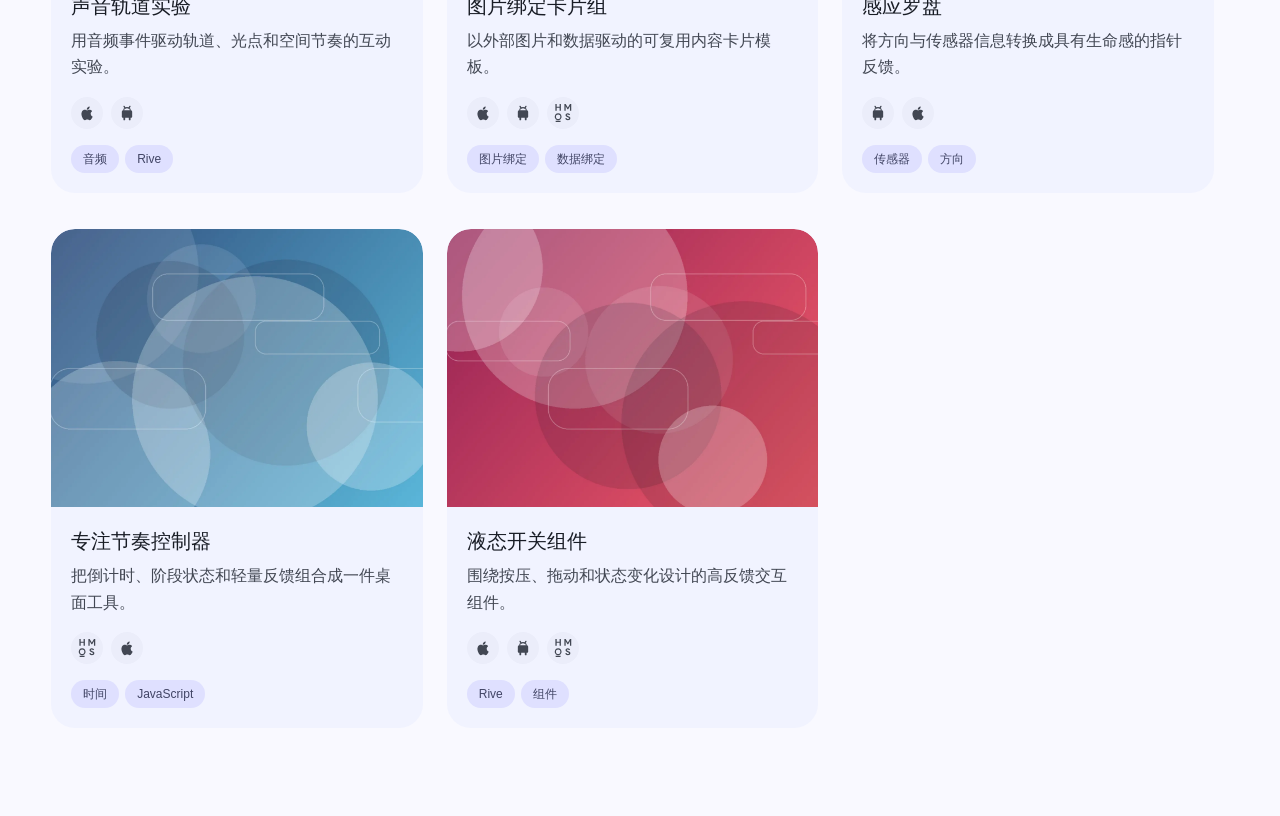
==== commit 3fd6e171: "Restructure showcase card content and update top spacing" ====
--- a/index.html
+++ b/index.html
@@ -14,20 +14,16 @@
   <meta name="twitter:title" content="千机百变 · 官方与伙伴们的创意橱柜">
   <meta name="twitter:description" content="发现互动作品，交流屏幕定制，学习创作，让设计走进日常。">
   <meta name="twitter:image" content="https://qu-bl.github.io/material-jadepool-site/assets/og-v2.png">
-  <link rel="icon" href="./assets/favicon.svg?v=50" type="image/svg+xml">
+  <link rel="icon" href="./assets/favicon.svg?v=54" type="image/svg+xml">
   <title>千机百变 · 官方与伙伴们的创意橱柜</title>
-  <link rel="stylesheet" href="./styles.css?v=50">
-  <script src="./theme.js?v=50"></script>
-  <script src="./media.js?v=50" defer></script>
-  <script src="./app.js?v=50" defer></script>
+  <link rel="stylesheet" href="./styles.css?v=54">
+  <script src="./theme.js?v=54"></script>
+  <script src="./media.js?v=54" defer></script>
+  <script src="./app.js?v=54" defer></script>
 </head>
 <body>
   <a class="skip-link" href="#showcase">跳到创意橱柜</a>
 
-  <header class="site-header">
-    <a class="brand" href="#" aria-label="千机百变首页"><img src="./assets/brand-logo.svg?v=50" alt="" width="40" height="40"><span>千机百变</span></a>
-
-  </header>
   <main class="app-page">
     <h1 class="sr-only">千机百变 · 让创意动起来，让屏幕有个性</h1>
     <section class="activity-section" aria-label="探索千机百变">
@@ -79,15 +75,19 @@
     <article class="case-card" role="listitem">
       <div class="case-card-trigger" role="button" tabindex="0">
         <span class="case-media"><img loading="lazy" decoding="async" alt=""></span>
-        <span class="case-body">
-          <span class="case-copy">
-            <span class="case-title"></span>
-            <span class="partner-name"></span>
-            <span class="case-summary"></span>
-          </span>
-          <span class="case-platforms"></span>
-          <span class="access-items card-access" aria-label="平台链接与联系方式"></span>
-        </span>
+        <div class="case-body">
+          <div class="case-copy">
+            <h3 class="case-title"></h3>
+            <p class="case-summary"></p>
+          </div>
+          <section class="case-details" aria-label="作品详情" hidden>
+            <h4 class="case-section-label">详情</h4>
+            <p class="case-details-text"></p>
+          </section>
+          <div class="access-items card-access" aria-label="三方链接与联系方式"></div>
+          <div class="case-platforms" aria-label="支持系统"></div>
+          <div class="case-tags" aria-label="关键词"></div>
+        </div>
       </div>
     </article>
   </template>
--- a/styles.css
+++ b/styles.css
@@ -23,7 +23,6 @@
   --accent: var(--md-sys-color-primary);
   --page-pad: clamp(16px, 4vw, 56px);
   --app-safe-area-top: 0px;
-  --header-top-space: 88px;
   --ease-out: cubic-bezier(.2, 0, 0, 1);
 }
 * { box-sizing: border-box; }
@@ -40,9 +39,7 @@
 a { color: var(--accent); }
 .skip-link { position: fixed; z-index: 300; top: 12px; left: 12px; padding: 10px 20px; border-radius: 100px; background: var(--accent); color: var(--md-sys-color-on-primary); transform: translateY(-160%); }
 .skip-link:focus { transform: none; }
-.site-header { max-width: 1440px; margin: auto; padding: calc(var(--header-top-space) + max(env(safe-area-inset-top, 0px), var(--app-safe-area-top))) var(--page-pad) 0; display: flex; align-items: center; justify-content: space-between; gap: 16px; }
-.brand { display: inline-flex; flex-shrink: 0; align-items: center; gap: 10px; color: var(--text); text-decoration: none; font-size: 21px; font-weight: 550; }
-.app-page { padding-bottom: max(24px, env(safe-area-inset-bottom)); }
+.app-page { padding-top: calc(64px + max(env(safe-area-inset-top, 0px), var(--app-safe-area-top))); padding-bottom: max(24px, env(safe-area-inset-bottom)); }
 .activity-section, .showcase-section { max-width: 1440px; margin: auto; padding-inline: var(--page-pad); }
 .activity-carousel { overflow: hidden; color: var(--text); touch-action: pan-y; }
 .activity-track { display: flex; transition: transform 500ms var(--ease-out); }
@@ -92,8 +89,8 @@
 .case-card-trigger:hover { color: var(--accent); }
 .case-media { width: 100%; aspect-ratio: 4/3; overflow: hidden; border-radius: 24px 24px 0 0; background: var(--surface-soft); display: block; position: relative; }
 .case-media img { display: block; width: 100%; height: 100%; object-fit: cover; }
-.case-body { display: flex; flex: 1; flex-direction: row; align-items: flex-start; justify-content: space-between; padding: 20px; width: 100%; gap: 12px; flex-wrap: wrap; }
-.case-copy .case-title { margin-bottom: 4px; font-size: 20px; font-weight: 500; line-height: 1.4; overflow-wrap: anywhere; }
+.case-body { display: flex; flex: 1; flex-direction: column; align-items: stretch; padding: 20px; width: 100%; gap: 16px; }
+.case-copy .case-title { margin: 0; font-size: 20px; font-weight: 500; line-height: 1.4; overflow-wrap: anywhere; }
 .partner-name { display: block; color: var(--muted); font-size: 14px; }
 .case-platforms { display: flex; flex-shrink: 0; flex-wrap: wrap; gap: 6px; margin-top: 4px; }
 .platform-icon--case { --icon-cutout: var(--page); width: 18px; height: 18px; color: var(--muted); }
@@ -129,7 +126,6 @@
   .case-grid { grid-template-columns: repeat(2,minmax(0,1fr)); }
 }
 @media(max-width: 719px) {
-  .brand { font-size: 19px; }
   .activity-slide { grid-template-columns: 1fr; grid-template-rows: auto auto; align-content: start; padding: 4px 0 16px; min-height: 0; }
   .activity-content h2 { font-size: clamp(28px,7.7vw,44px); margin-bottom: 16px; }
   .activity-content p { margin-bottom: 20px; }
@@ -166,7 +162,6 @@
 .access-dialog, .access-sheet { scrollbar-width: none; -ms-overflow-style: none; }
 .access-dialog::-webkit-scrollbar, .access-sheet::-webkit-scrollbar { display: none; width: 0; height: 0; }
 
-.brand img { display: block; flex-shrink: 0; background: #fff; border-radius: 12px; }
 
 /* Motion follows the existing content hierarchy without adding decoration. */
 @media (prefers-reduced-motion: no-preference) {
@@ -206,7 +201,7 @@
 /* The compact and expanded views share the card, cover, title and description. */
 
 .case-copy { min-width: 0; width: 100%; }
-.case-summary { display: -webkit-box; -webkit-box-orient: vertical; -webkit-line-clamp: 2; overflow: hidden; color: var(--muted); font-size: 16px; line-height: 1.65; margin-top: 12px; white-space: pre-wrap; }
+.case-summary { display: -webkit-box; -webkit-box-orient: vertical; -webkit-line-clamp: 2; overflow: hidden; color: var(--muted); font-size: 16px; line-height: 1.65; margin: 8px 0 0; white-space: pre-wrap; }
 .access-header .dialog-close { position: absolute; right: 16px; top: 12px; }
 /* The original card expands in place; no second card or transition snapshots. */
 .card-backdrop { position: fixed; inset: 0; z-index: 190; background: rgb(0 0 0 / .32); }
@@ -218,7 +213,7 @@
 .case-card-trigger.is-expanded .case-media { width: 100%; flex-shrink: 0; }
 .case-card-trigger.is-expanded .case-media img { transform: none; }
 .case-card-trigger.is-expanded .case-summary { display: block; -webkit-line-clamp: unset; overflow: visible; }
-.case-card-trigger.is-expanded .card-access { display: grid; width: 100%; margin-top: 20px; }
+.case-card-trigger.is-expanded .card-access { display: grid; width: 100%; margin: 0; order: 2; }
 .case-card-trigger:focus-visible { outline: 3px solid var(--accent); outline-offset: 4px; }
 
 /* Keep the page width stable during scroll locking and never replay entry on collapse. */
@@ -242,3 +237,16 @@
 .category-tabs .category-button { min-width: 0; max-width: 180px; overflow: hidden; transition: max-width 280ms var(--ease-out), padding 280ms var(--ease-out), opacity 180ms ease, background-color 220ms ease; }
 .category-tabs[data-expanded="false"] .category-button[aria-pressed="false"] { max-width: 0; padding-inline: 0; opacity: 0; pointer-events: none; }
 .platform-picker { flex-shrink: 0; }
+
+/* One content hierarchy for compact and expanded cards. */
+.case-copy { order: 0; }
+.case-details { display: none; order: 1; min-width: 0; padding: 18px; border-radius: 20px; background: var(--surface-soft); }
+.case-card-trigger.is-expanded .case-details { display: block; }
+.case-section-label { margin: 0 0 8px; font-size: 14px; font-weight: 500; color: var(--muted); }
+.case-details-text { margin: 0; white-space: pre-wrap; overflow-wrap: anywhere; font-size: 16px; color: var(--text); }
+.case-platforms { order: 3; margin: 0; gap: 8px; }
+.case-platforms .platform-icon { width: 32px; height: 32px; padding: 7px; border-radius: 50%; background: var(--surface-soft); }
+.case-tags { order: 4; display: flex; flex-wrap: wrap; gap: 6px; min-width: 0; }
+.case-tag { max-width: 100%; padding: 5px 12px; border-radius: 999px; background: var(--md-sys-color-secondary-container); color: var(--md-sys-color-on-secondary-container); font-size: 12px; line-height: 1.5; overflow-wrap: anywhere; }
+.case-card-trigger:not(.is-expanded) .case-tag:nth-child(n+3) { display: none; }
+.case-card-trigger.is-expanded .case-body { gap: 20px; }
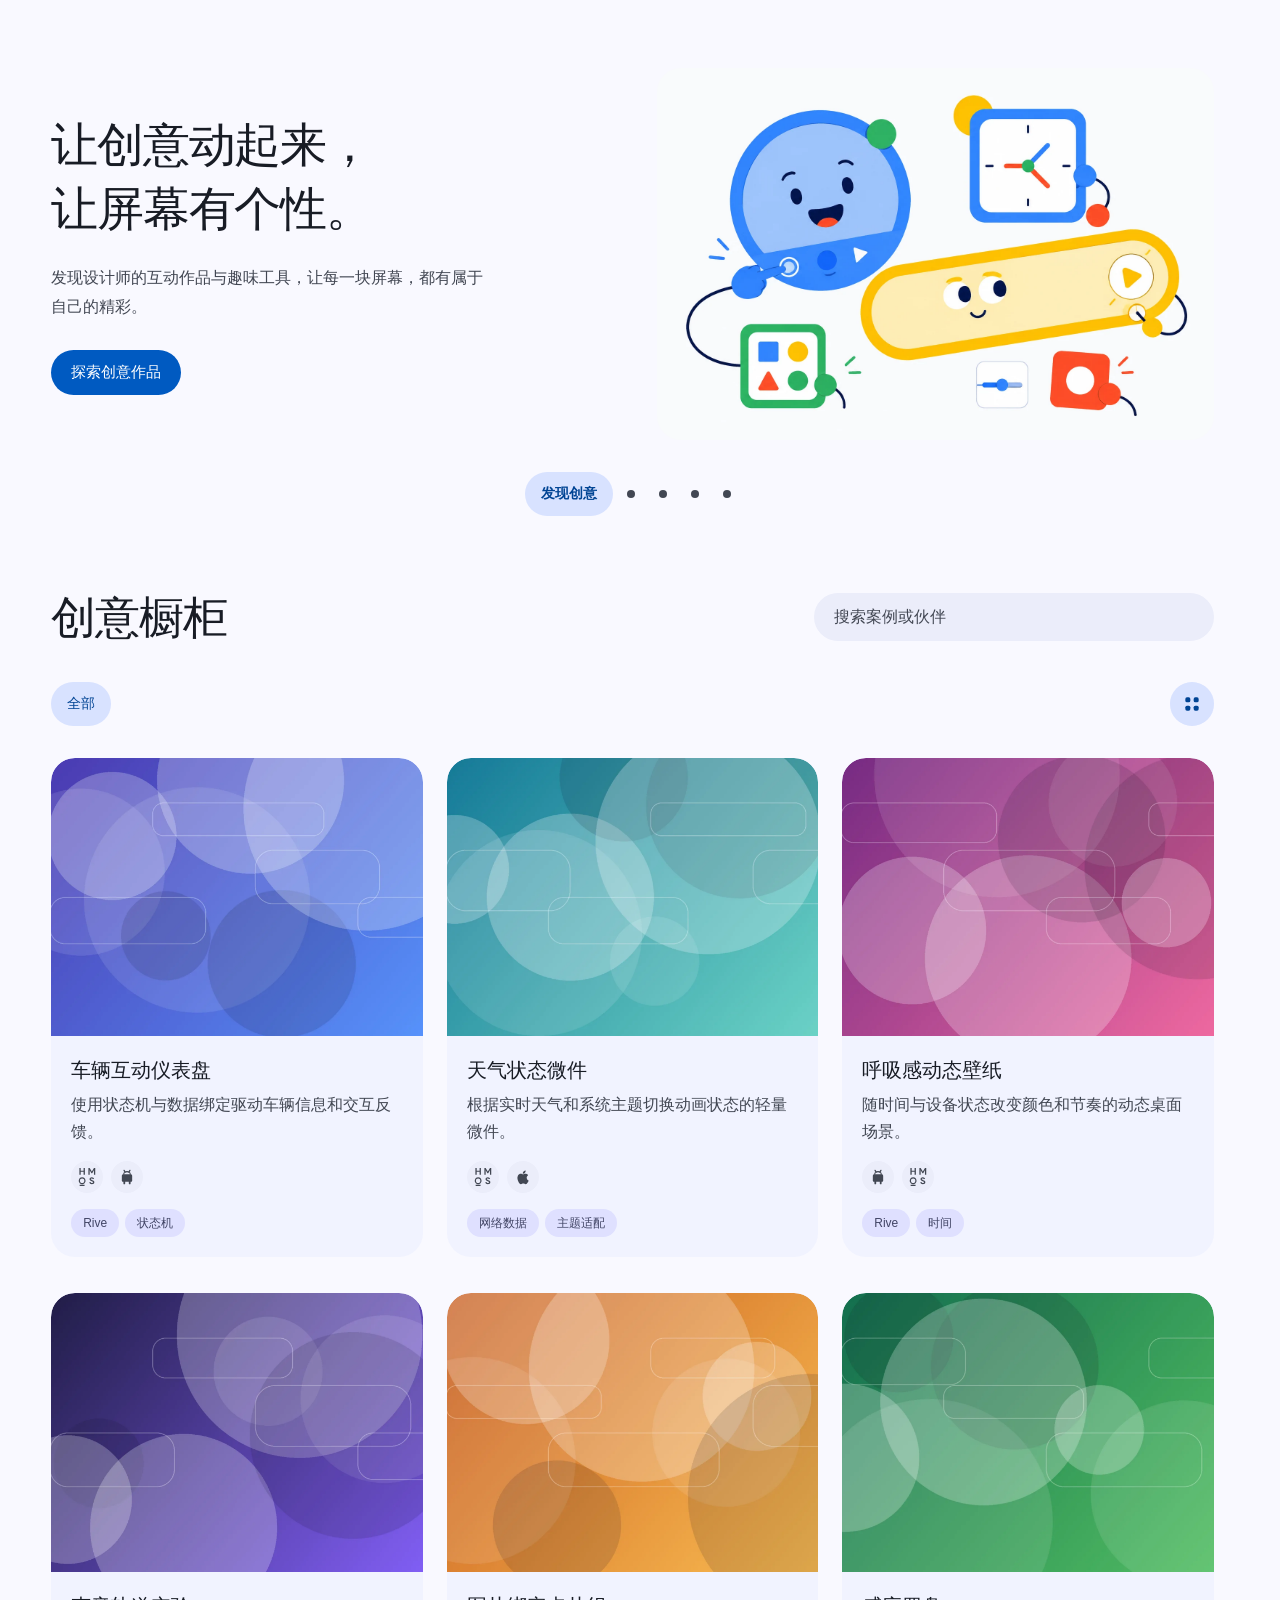
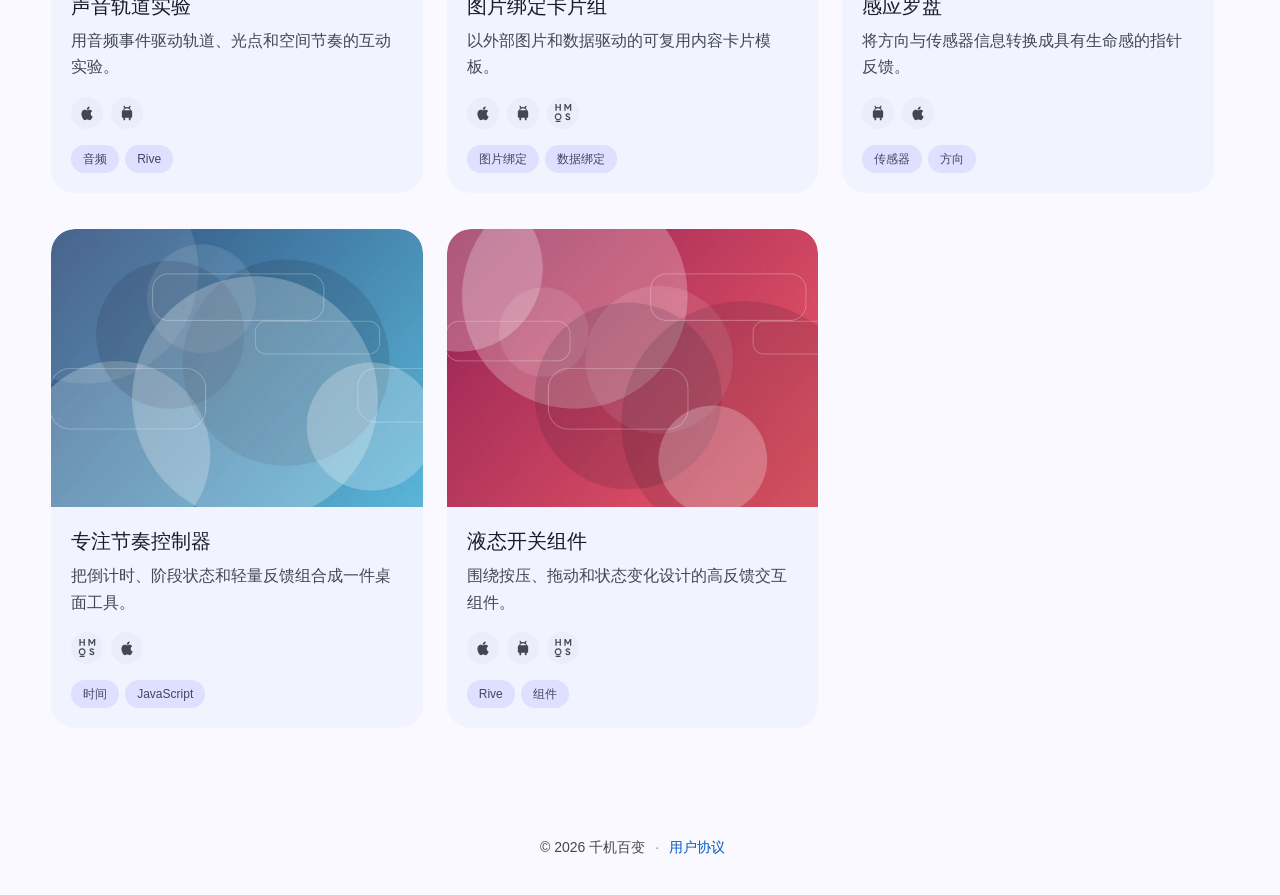
==== commit ca1cdbf3: "Add footer link to user agreement" ====
--- a/index.html
+++ b/index.html
@@ -14,12 +14,12 @@
   <meta name="twitter:title" content="千机百变 · 官方与伙伴们的创意橱柜">
   <meta name="twitter:description" content="发现互动作品，交流屏幕定制，学习创作，让设计走进日常。">
   <meta name="twitter:image" content="https://qu-bl.github.io/material-jadepool-site/assets/og-v2.png">
-  <link rel="icon" href="./assets/favicon.svg?v=54" type="image/svg+xml">
+  <link rel="icon" href="./assets/favicon.svg?v=56" type="image/svg+xml">
   <title>千机百变 · 官方与伙伴们的创意橱柜</title>
-  <link rel="stylesheet" href="./styles.css?v=54">
-  <script src="./theme.js?v=54"></script>
-  <script src="./media.js?v=54" defer></script>
-  <script src="./app.js?v=54" defer></script>
+  <link rel="stylesheet" href="./styles.css?v=56">
+  <script src="./theme.js?v=56"></script>
+  <script src="./media.js?v=56" defer></script>
+  <script src="./app.js?v=56" defer></script>
 </head>
 <body>
   <a class="skip-link" href="#showcase">跳到创意橱柜</a>
@@ -59,6 +59,12 @@
 
   </main>
 
+  <footer class="site-footer">
+    <span>© 2026 千机百变</span>
+    <span class="site-footer-sep" aria-hidden="true">·</span>
+    <a href="./terms.html">用户协议</a>
+  </footer>
+
   <template id="activity-template">
     <article class="activity-slide">
       <img class="activity-cover" alt="">
@@ -80,13 +86,13 @@
             <h3 class="case-title"></h3>
             <p class="case-summary"></p>
           </div>
+          <div class="case-platforms" aria-label="支持系统"></div>
+          <div class="case-tags" aria-label="关键词"></div>
           <section class="case-details" aria-label="作品详情" hidden>
             <h4 class="case-section-label">详情</h4>
             <p class="case-details-text"></p>
           </section>
           <div class="access-items card-access" aria-label="三方链接与联系方式"></div>
-          <div class="case-platforms" aria-label="支持系统"></div>
-          <div class="case-tags" aria-label="关键词"></div>
         </div>
       </div>
     </article>
--- a/styles.css
+++ b/styles.css
@@ -213,7 +213,7 @@
 .case-card-trigger.is-expanded .case-media { width: 100%; flex-shrink: 0; }
 .case-card-trigger.is-expanded .case-media img { transform: none; }
 .case-card-trigger.is-expanded .case-summary { display: block; -webkit-line-clamp: unset; overflow: visible; }
-.case-card-trigger.is-expanded .card-access { display: grid; width: 100%; margin: 0; order: 2; }
+.case-card-trigger.is-expanded .card-access { display: grid; width: 100%; margin: 0; order: 4; }
 .case-card-trigger:focus-visible { outline: 3px solid var(--accent); outline-offset: 4px; }
 
 /* Keep the page width stable during scroll locking and never replay entry on collapse. */
@@ -240,13 +240,18 @@
 
 /* One content hierarchy for compact and expanded cards. */
 .case-copy { order: 0; }
-.case-details { display: none; order: 1; min-width: 0; padding: 18px; border-radius: 20px; background: var(--surface-soft); }
+.case-details { display: none; order: 3; min-width: 0; padding: 18px; border-radius: 20px; background: var(--surface-soft); }
 .case-card-trigger.is-expanded .case-details { display: block; }
 .case-section-label { margin: 0 0 8px; font-size: 14px; font-weight: 500; color: var(--muted); }
 .case-details-text { margin: 0; white-space: pre-wrap; overflow-wrap: anywhere; font-size: 16px; color: var(--text); }
-.case-platforms { order: 3; margin: 0; gap: 8px; }
+.case-platforms { order: 1; margin: 0; gap: 8px; }
 .case-platforms .platform-icon { width: 32px; height: 32px; padding: 7px; border-radius: 50%; background: var(--surface-soft); }
-.case-tags { order: 4; display: flex; flex-wrap: wrap; gap: 6px; min-width: 0; }
+.case-tags { order: 2; display: flex; flex-wrap: wrap; gap: 6px; min-width: 0; }
 .case-tag { max-width: 100%; padding: 5px 12px; border-radius: 999px; background: var(--md-sys-color-secondary-container); color: var(--md-sys-color-on-secondary-container); font-size: 12px; line-height: 1.5; overflow-wrap: anywhere; }
 .case-card-trigger:not(.is-expanded) .case-tag:nth-child(n+3) { display: none; }
-.case-card-trigger.is-expanded .case-body { gap: 20px; }
+
+/* Site footer (user agreement entry). */
+.site-footer { display: flex; flex-wrap: wrap; align-items: center; justify-content: center; gap: 6px 10px; max-width: 1440px; margin: 0 auto; padding: 20px var(--page-pad) max(36px, env(safe-area-inset-bottom)); color: var(--muted); font-size: 14px; }
+.site-footer-sep { opacity: .6; }
+.site-footer a { color: var(--accent); text-decoration: none; }
+.site-footer a:hover { text-decoration: underline; }
